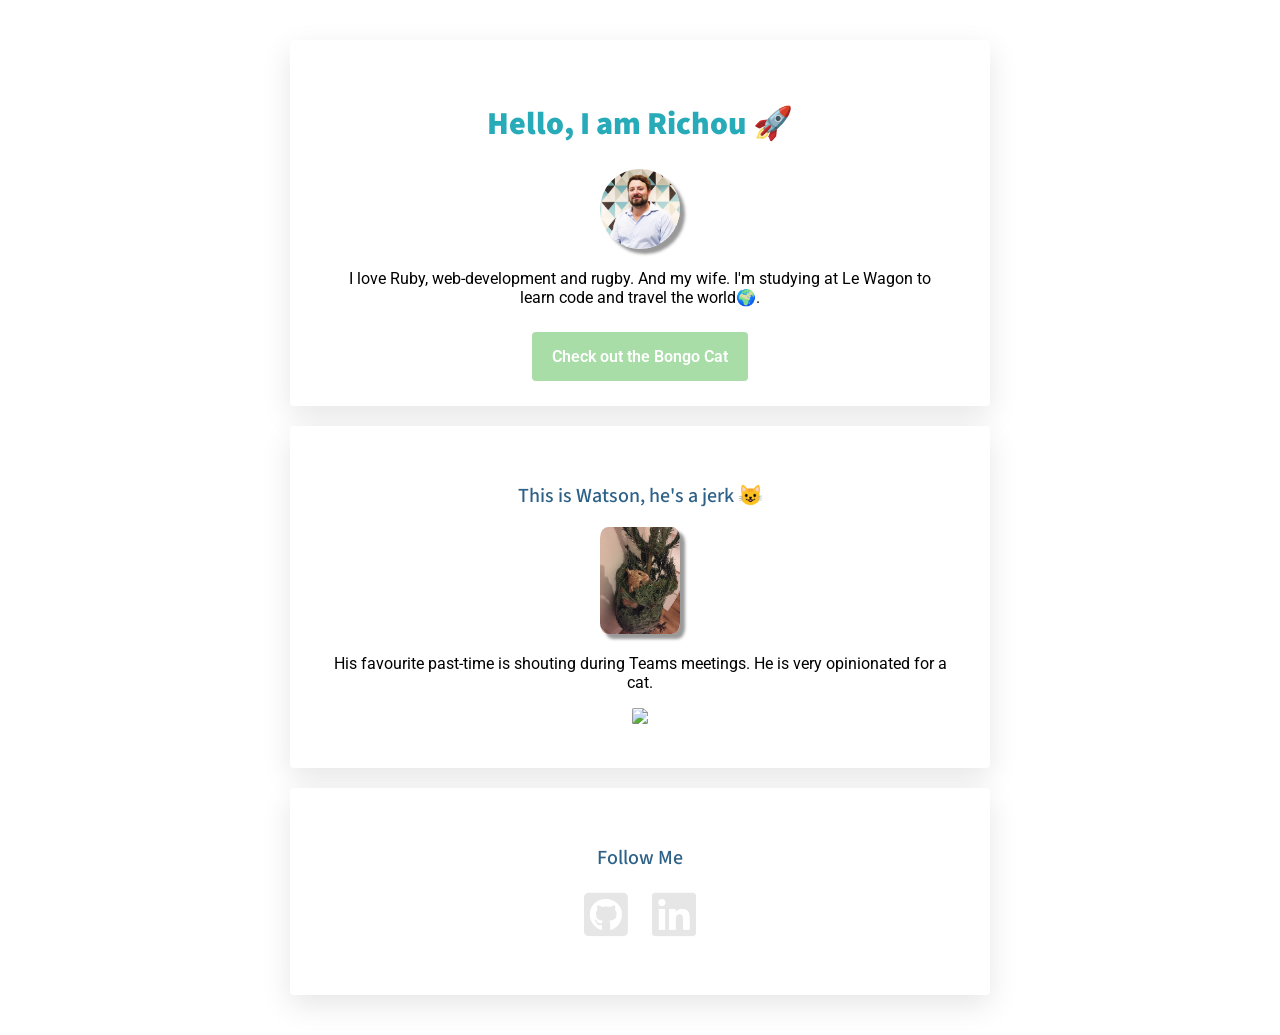
==== index.html @ 7f0d7c18 "my profile page" ====
<!DOCTYPE html>
<html>

<head>
  <meta charset="utf-8">
  <meta name="viewport" content="width=device-width, initial-scale=1">
  <link rel="stylesheet" href="https://use.fontawesome.com/releases/v5.6.3/css/all.css">
  <link rel="stylesheet" type="text/css" href="style.css">
  <title>My profile</title>
</head>

<body>
  <div class="container">
    <div class="card-white" id="introduction">
      <h1>Hello, I am Richou 🚀</h1>
      <img src="images/Richou.png" class="img-circle shadowed" width="80px" alt="Richard Bates">
      <p>I love Ruby, web-development and rugby. And my wife. I'm studying at Le Wagon to learn code and travel the world🌍.</p>
      <a href="https://bongo.cat/" class="btn-green" target="_blank">Check out the Bongo Cat</a>
    </div>
    <div class="card-white">
      <h2>This is Watson, he's a jerk 😺</h2>
      <img src="images/Watson.JPG" class="img-square shadowed" width="80px" alt="Watson">
      <p>His favourite past-time is shouting during Teams meetings. He is very opinionated for a cat.</p>
      <img src="https://i.giphy.com/media/kgCV2dqBY67SiN3jg8/200.webp" class="img-square" width="120px alt="Jerk Cat">
    </div>
    <div class="card-white">
      <h2>Follow Me</h2>
      <ul class="list-inline">
        <li>
          <a href="https://github.com/Richoub" target="_blank">
            <i class="fab fa-github-square"></i>
          </a>
        </li>
        <li>
          <a href="https://www.linkedin.com/in/batesrichard" target="_blank">
            <i class="fab fa-linkedin"></i>
          </a>
        </li>
      </ul>
    </div>
  </div>
</body>

</html>
---- style.css ----
@import url('https://fonts.googleapis.com/css2?family=Source+Sans+Pro:wght@700&display=swap');
@import url('https://fonts.googleapis.com/css2?family=Roboto:wght@100&family=Source+Sans+Pro:wght@700&display=swap');

h1, h2, h3 {
  font-family: 'Source Sans Pro', sans-serif;
}

body {
  font-family: 'Roboto', sans-serif;
  background-image: url("https://images.unsplash.com/photo-1603826254095-65b30e1f3bb7?ixlib=rb-1.2.1&auto=format&fit=crop&w=1000&q=80");
  background-size: cover;
}

h1 {
  color: #28abb9;
  font-size: 32px;
  font-weight: 900;
}

h2 {
  color: #2d6187;
  font-size: 20px;
  font-weight: lighter;
  font-weight: 500;
}

a {
  font-family: 'Roboto', sans-serif;
  text-decoration: none;
  color: #6B72E1;
  font-weight: 600;
  font-size: 16px;
}
a:hover {
  color: black;
}

/* Custom design with class (99% of your design) */
.container {
  width: 700px;
  margin: 40px auto;
}

@media (max-width: 960px) {
  /* For a screen < 960px, this CSS will be read */
  .container {
    width: 700px;
  }
}
@media (max-width: 720px) {
  /* For a screen < 720px, this CSS will be read */
  .container {
    width: 500px;
  }
}
@media (max-width: 540px) {
  /* For a screen < 540px, this CSS will be read */
  .container {
    width: 300px;
  }
}

.card-white {
  background-color: white;
  padding: 40px;
  box-shadow: 0px 10px 30px rgba(0,0,0,0.1);
  border-radius: 4px;
  margin: 20px 0px;
  text-align: center;
}
.img-circle {
  border-radius: 50%;
}
.img-square {
  border-radius: 10%;
}
.shadowed {
  box-shadow: 5px 5px 3px #868686d6;
}
.btn-green {
  background-color: #a8dda8;
  color: white;
  padding: 15px 20px;
  border-radius: 4px;
}
.btn-green:hover {
  background-color: black;
  color: white;
}
.list-inline {
  list-style: none;
  padding-left: 0px;
}

.list-inline li {
  display: inline;
  padding: 10px;
}
.list-inline i {
  font-size: 50px;
  color: rgb(230, 230, 230);
}
.list-inline i:hover {
  color: black;
}

/* Design adjustments using id (1% design remaining) */
#introduction p {
  margin-bottom: 40px;
}
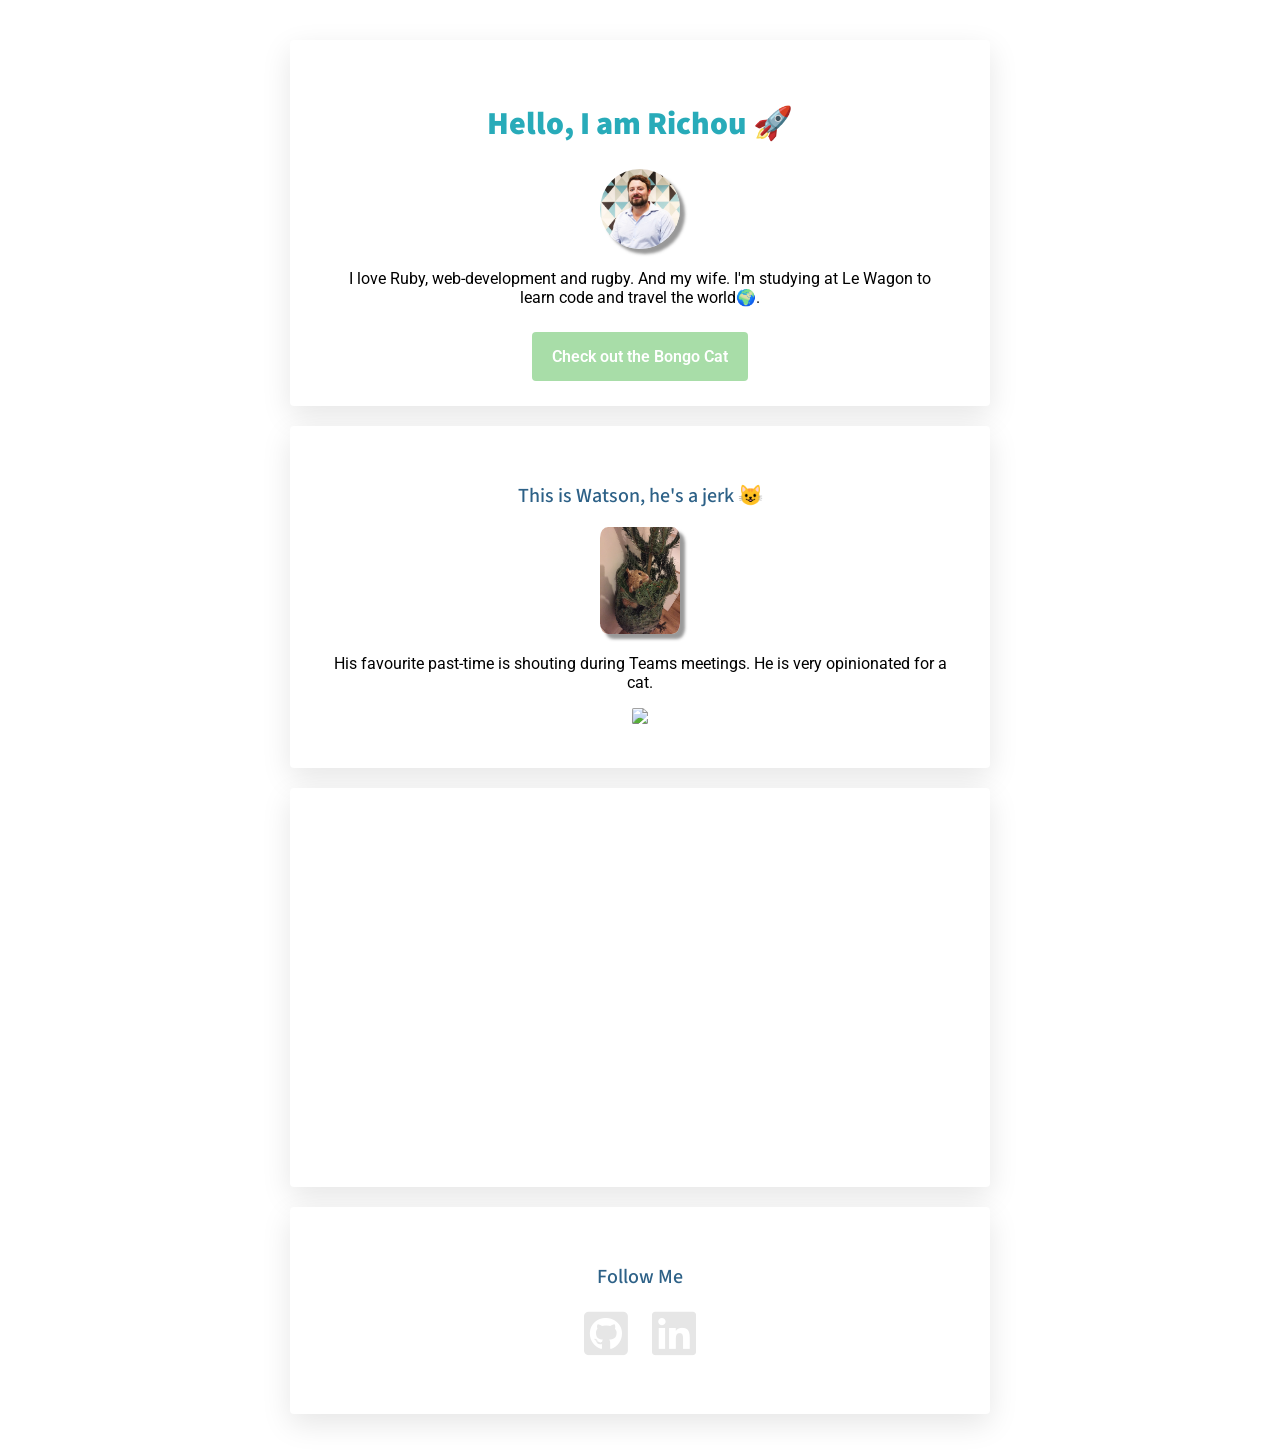
==== commit 05822a5e: "Added iframe" ====
--- a/index.html
+++ b/index.html
@@ -24,6 +24,9 @@
       <img src="https://i.giphy.com/media/kgCV2dqBY67SiN3jg8/200.webp" class="img-square" width="120px alt="Jerk Cat">
     </div>
     <div class="card-white">
+      <iframe width="560" height="315" src="https://www.youtube.com/embed/jPkH4TMbeVc" frameborder="0" allow="accelerometer; autoplay; clipboard-write; encrypted-media; gyroscope; picture-in-picture" allowfullscreen></iframe>
+    </div>
+    <div class="card-white">
       <h2>Follow Me</h2>
       <ul class="list-inline">
         <li>
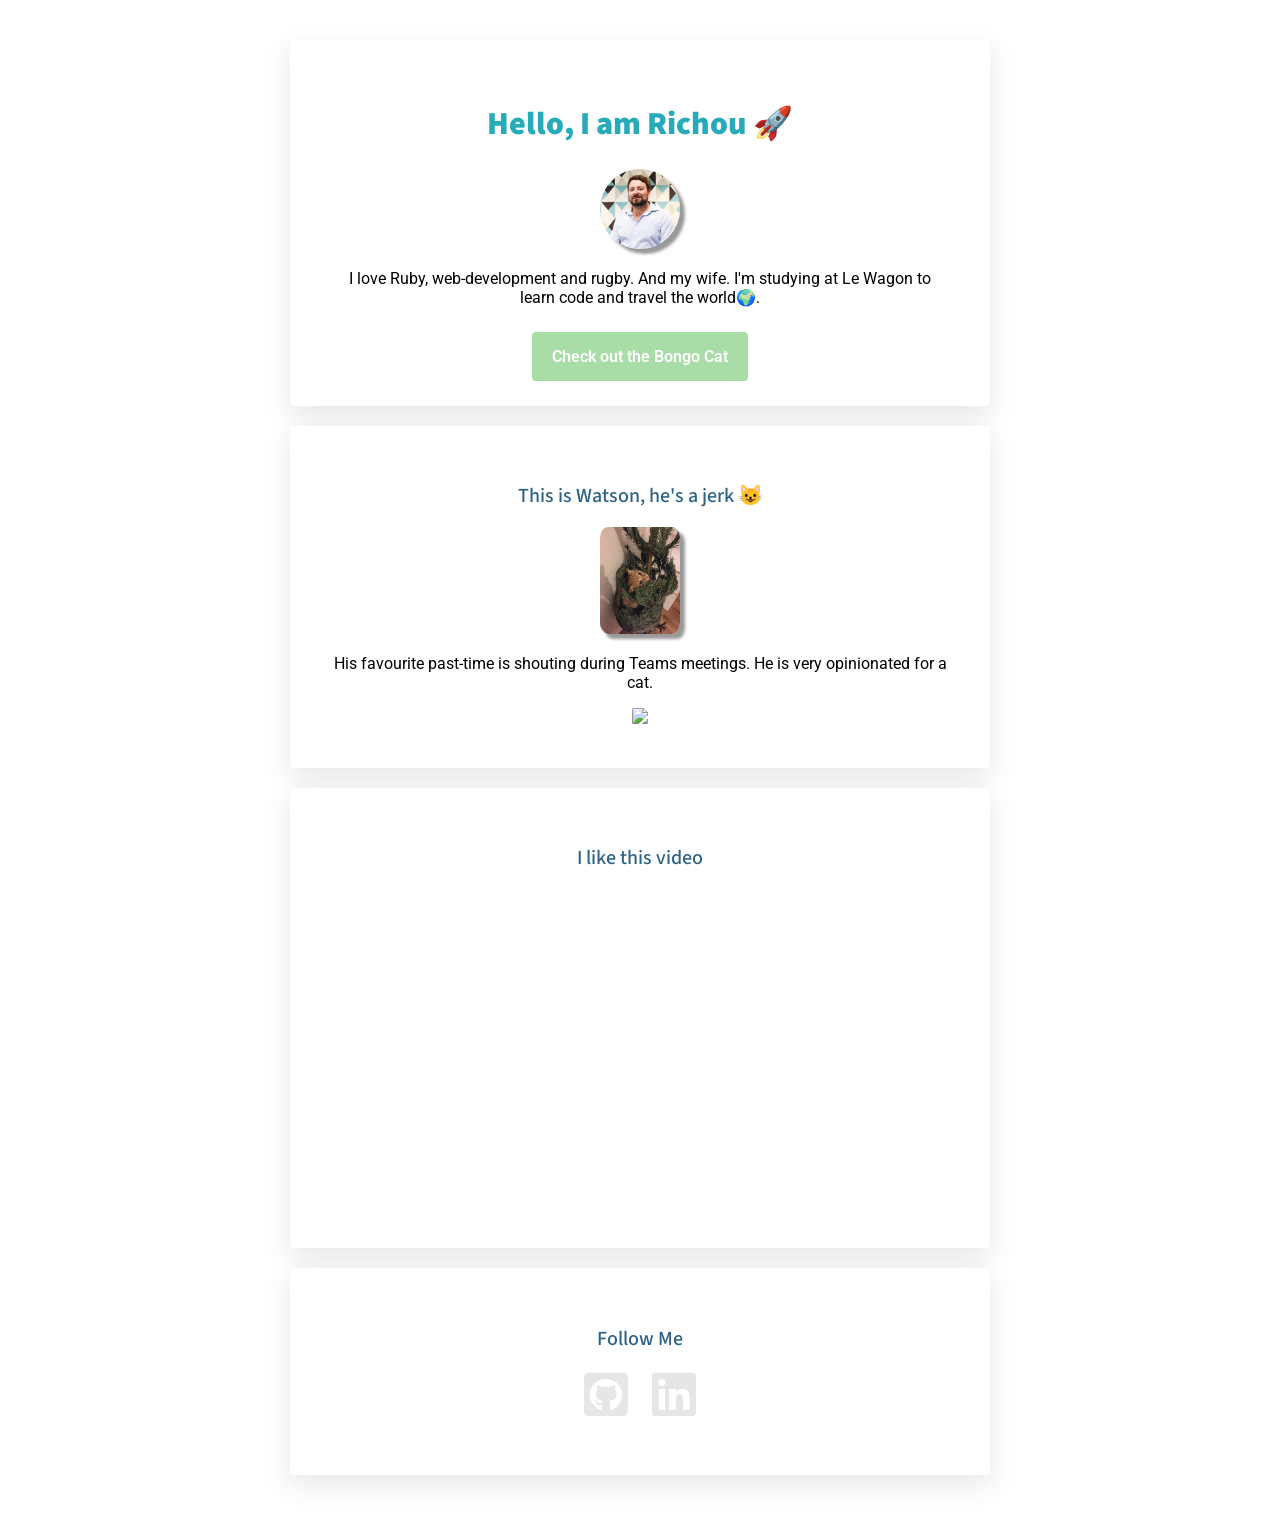
==== commit 3bdcd5d8: "embedded a video" ====
--- a/index.html
+++ b/index.html
@@ -24,6 +24,7 @@
       <img src="https://i.giphy.com/media/kgCV2dqBY67SiN3jg8/200.webp" class="img-square" width="120px alt="Jerk Cat">
     </div>
     <div class="card-white">
+      <h2>I like this video</h2>
       <iframe width="560" height="315" src="https://www.youtube.com/embed/jPkH4TMbeVc" frameborder="0" allow="accelerometer; autoplay; clipboard-write; encrypted-media; gyroscope; picture-in-picture" allowfullscreen></iframe>
     </div>
     <div class="card-white">
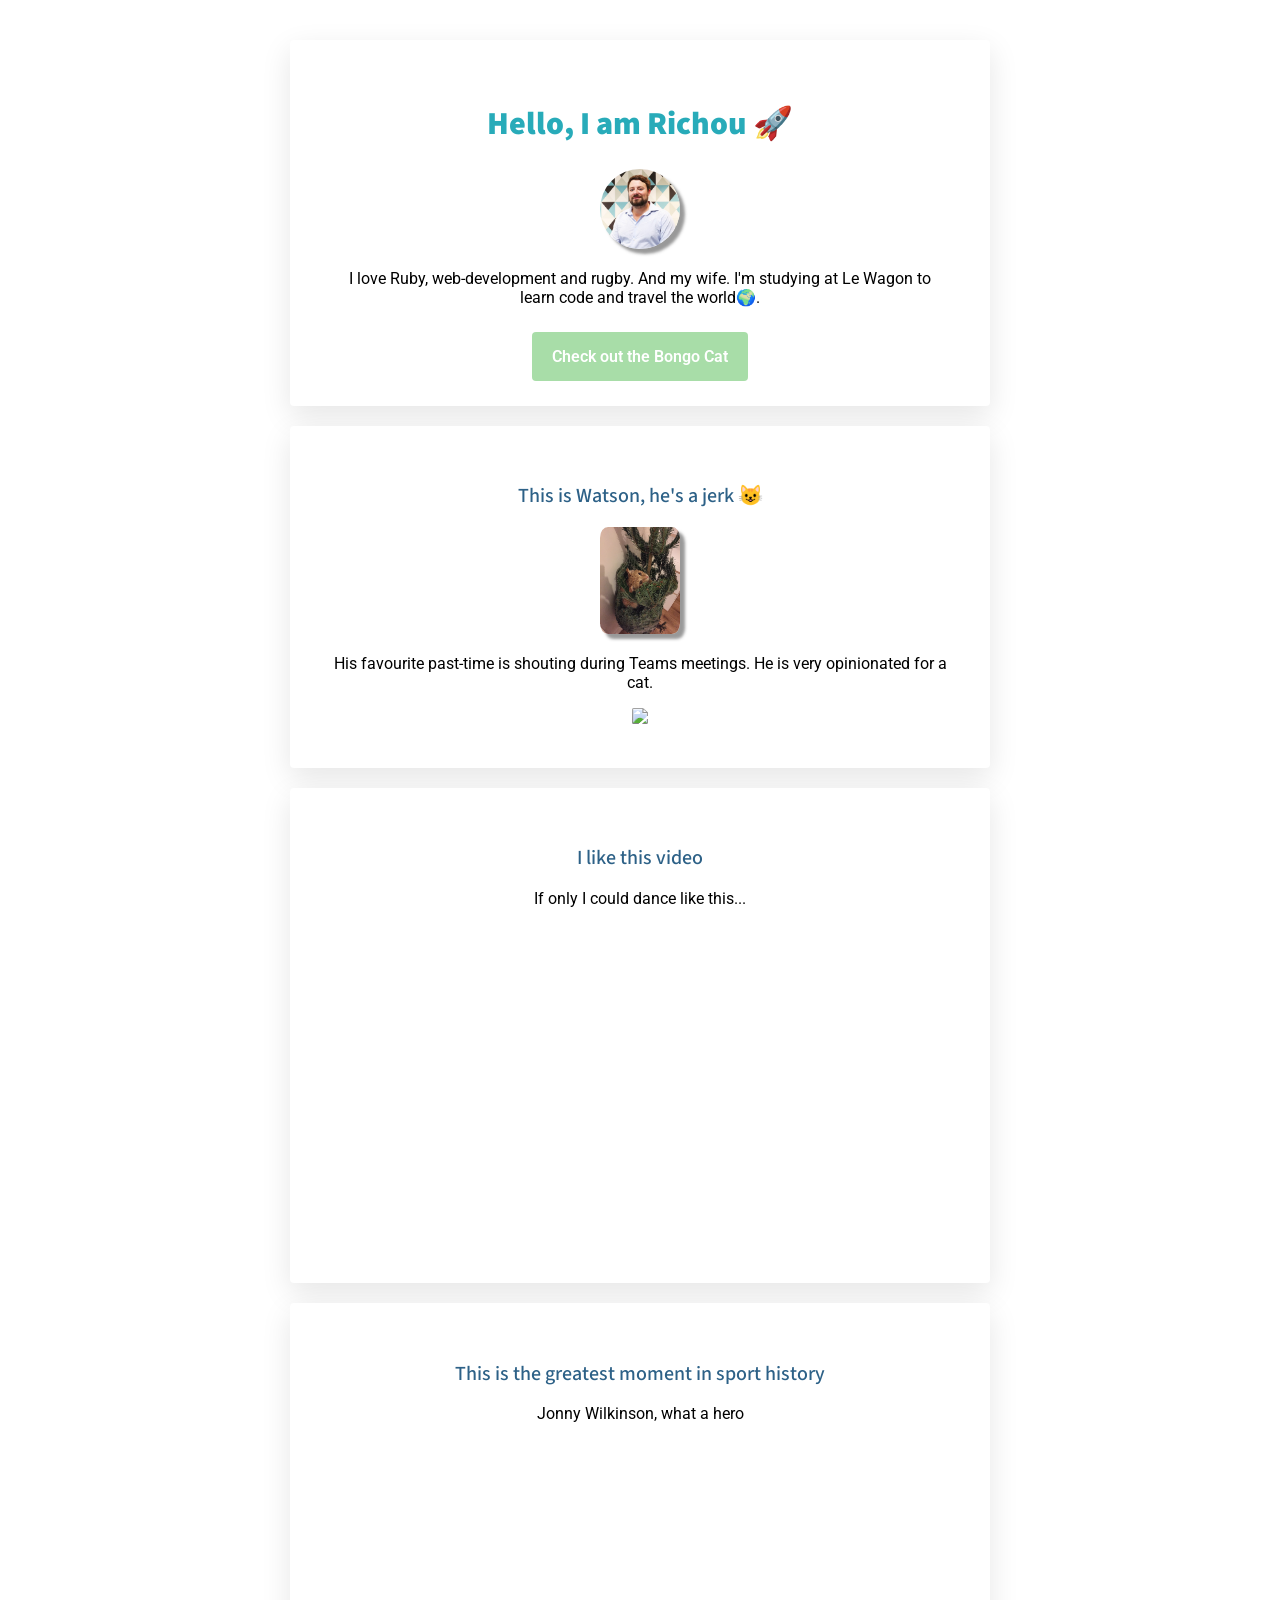
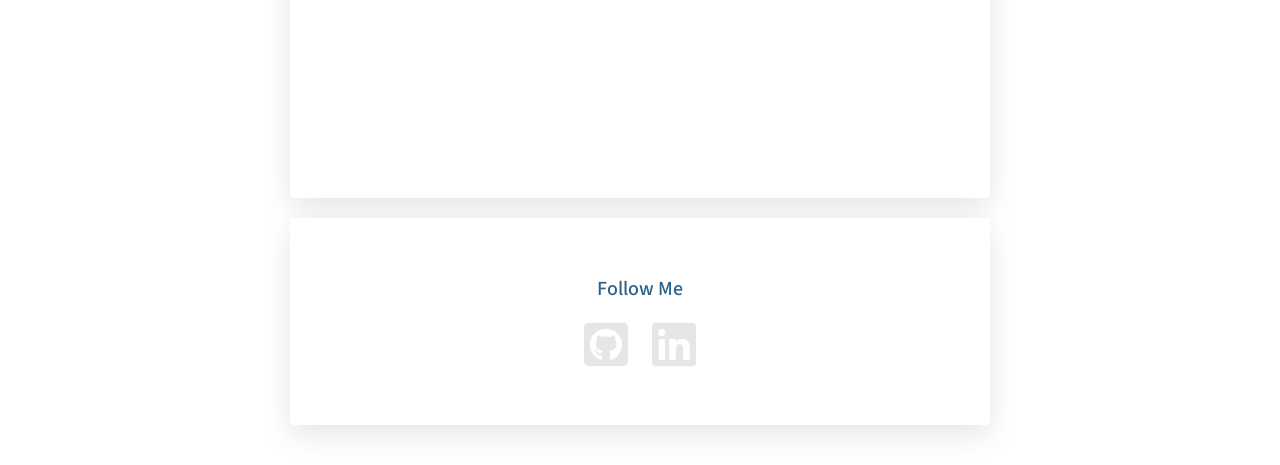
==== commit 738d88cb: "embedded a video" ====
--- a/index.html
+++ b/index.html
@@ -25,7 +25,13 @@
     </div>
     <div class="card-white">
       <h2>I like this video</h2>
+      <p>If only I could dance like this...</p>
       <iframe width="560" height="315" src="https://www.youtube.com/embed/jPkH4TMbeVc" frameborder="0" allow="accelerometer; autoplay; clipboard-write; encrypted-media; gyroscope; picture-in-picture" allowfullscreen></iframe>
+    </div>
+    <div class="card-white">
+      <h2>This is the greatest moment in sport history</h2>
+      <p>Jonny Wilkinson, what a hero</p>
+      <iframe width="560" height="315" src="https://www.youtube.com/embed/0XmLqZy_kTQ" frameborder="0" allow="accelerometer; autoplay; clipboard-write; encrypted-media; gyroscope; picture-in-picture" allowfullscreen></iframe>
     </div>
     <div class="card-white">
       <h2>Follow Me</h2>
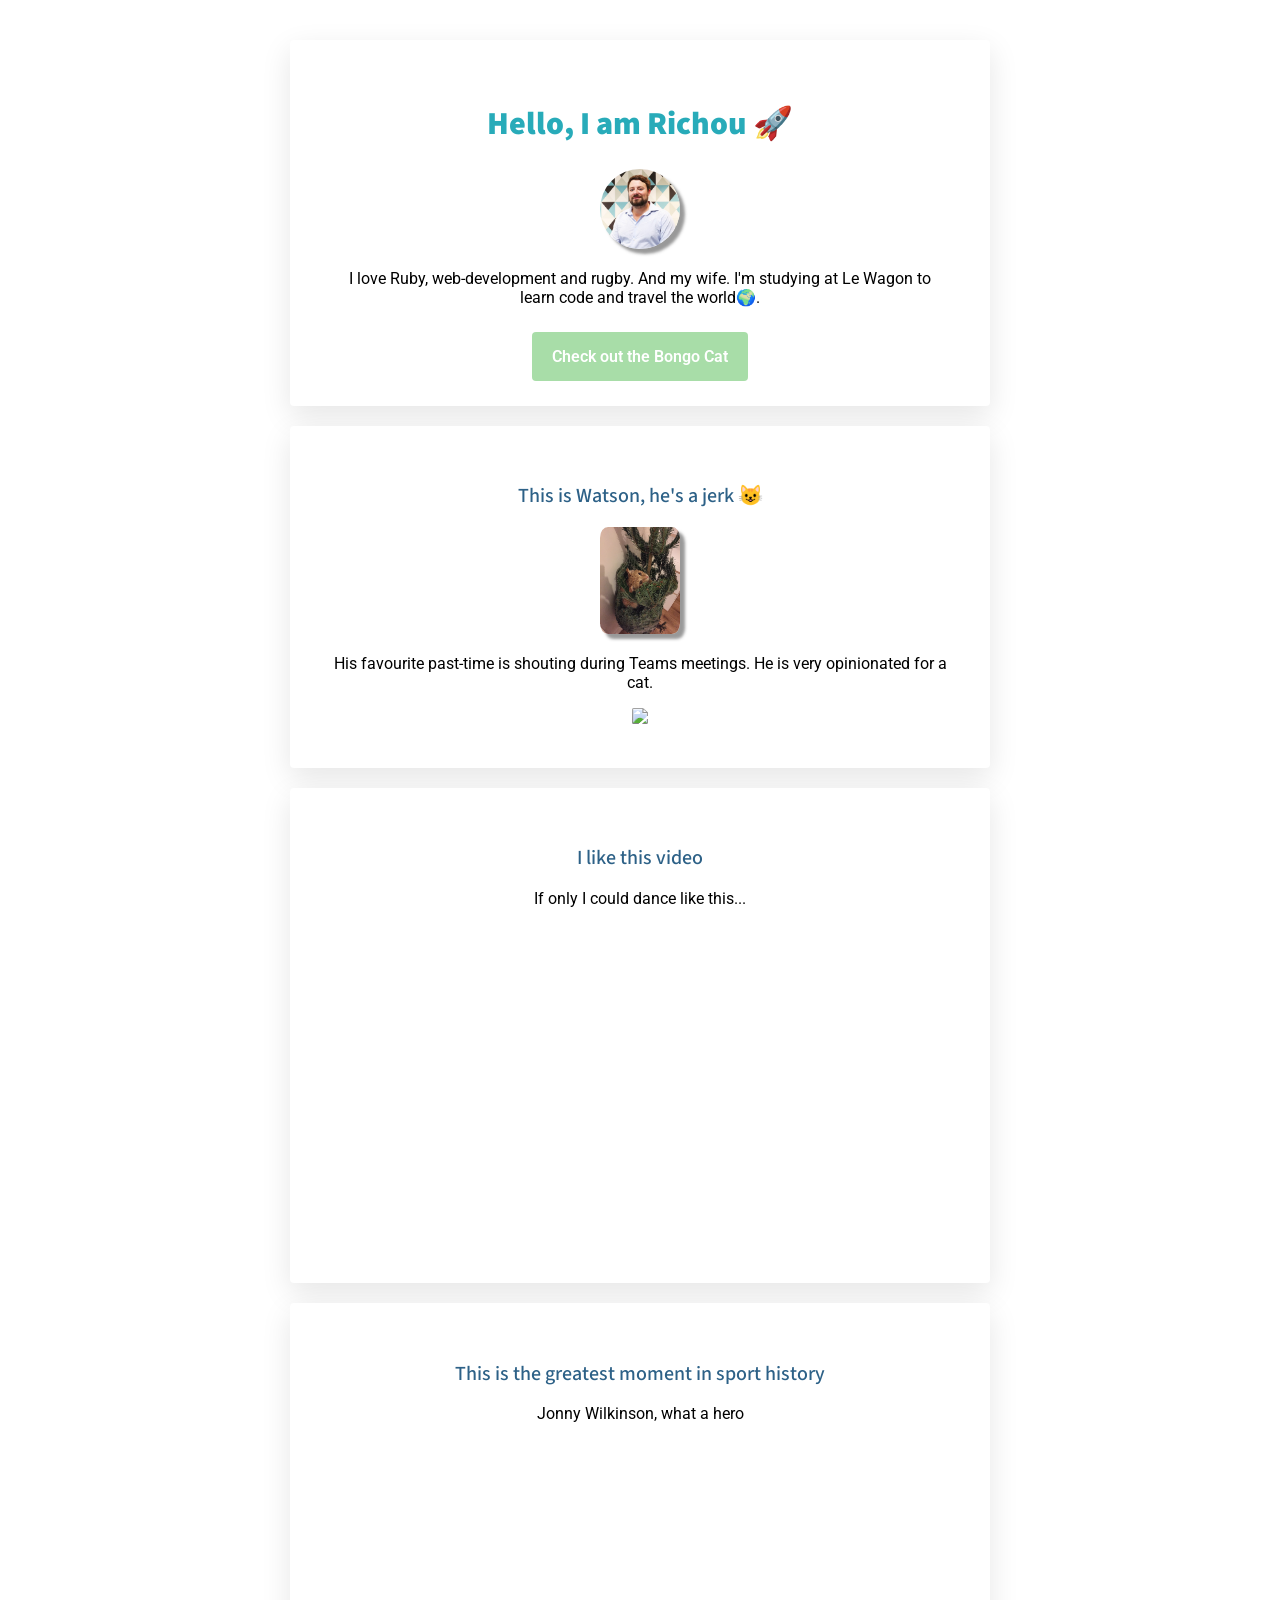
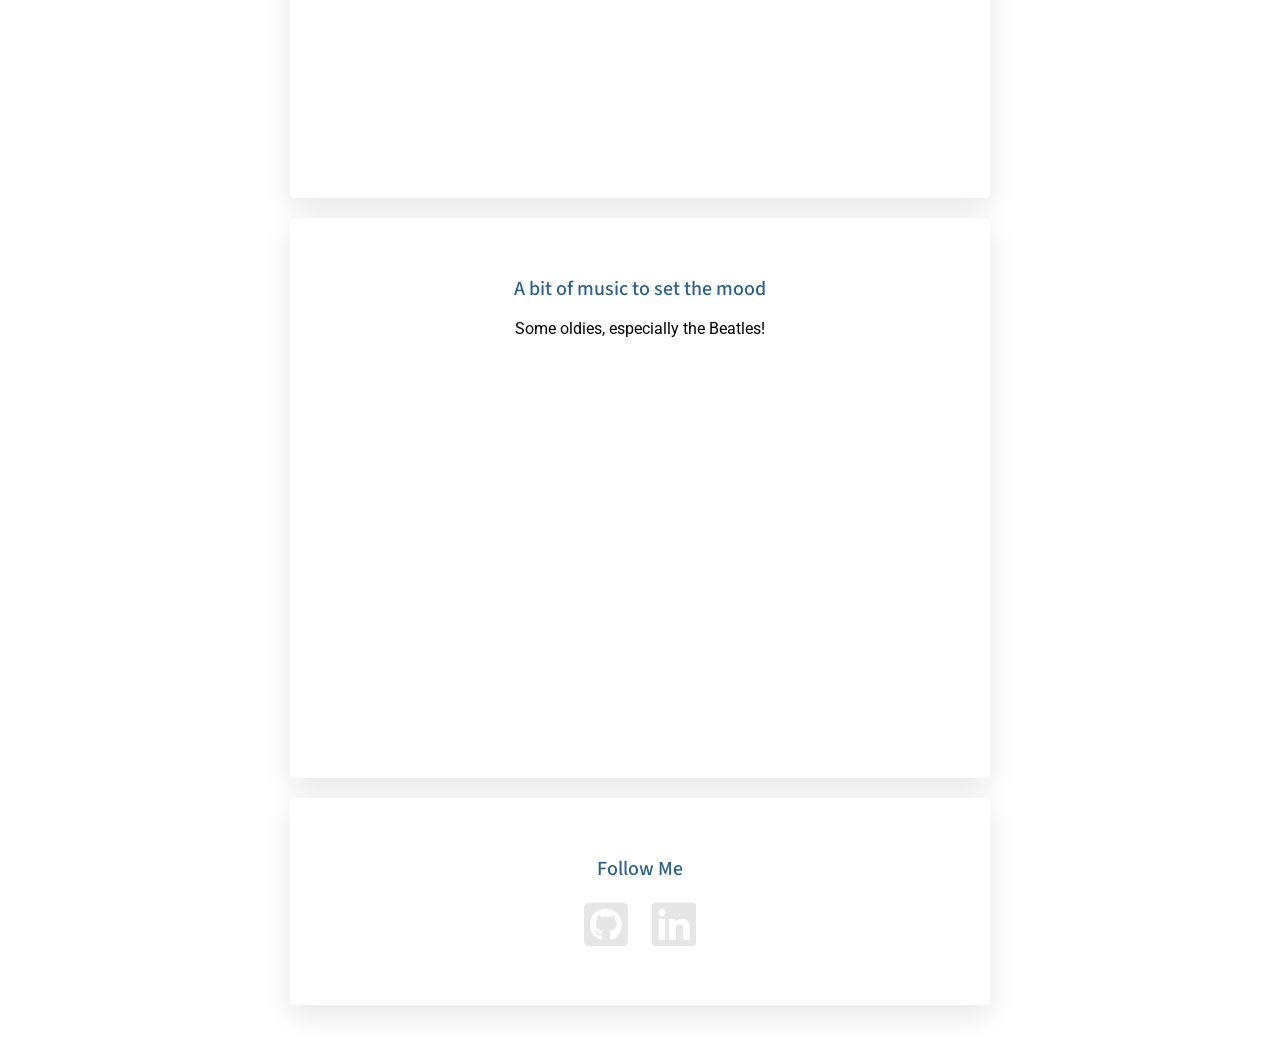
==== commit e9cf4b67: "embedded a spotify playlist" ====
--- a/index.html
+++ b/index.html
@@ -34,6 +34,11 @@
       <iframe width="560" height="315" src="https://www.youtube.com/embed/0XmLqZy_kTQ" frameborder="0" allow="accelerometer; autoplay; clipboard-write; encrypted-media; gyroscope; picture-in-picture" allowfullscreen></iframe>
     </div>
     <div class="card-white">
+      <h2>A bit of music to set the mood</h2>
+      <p>Some oldies, especially the Beatles!</p>
+      <iframe src="https://open.spotify.com/embed/playlist/37i9dQZF1DWWGFQLoP9qlv" width="300" height="380" frameborder="0" allowtransparency="true" allow="encrypted-media"></iframe>
+    </div>
+    <div class="card-white">
       <h2>Follow Me</h2>
       <ul class="list-inline">
         <li>
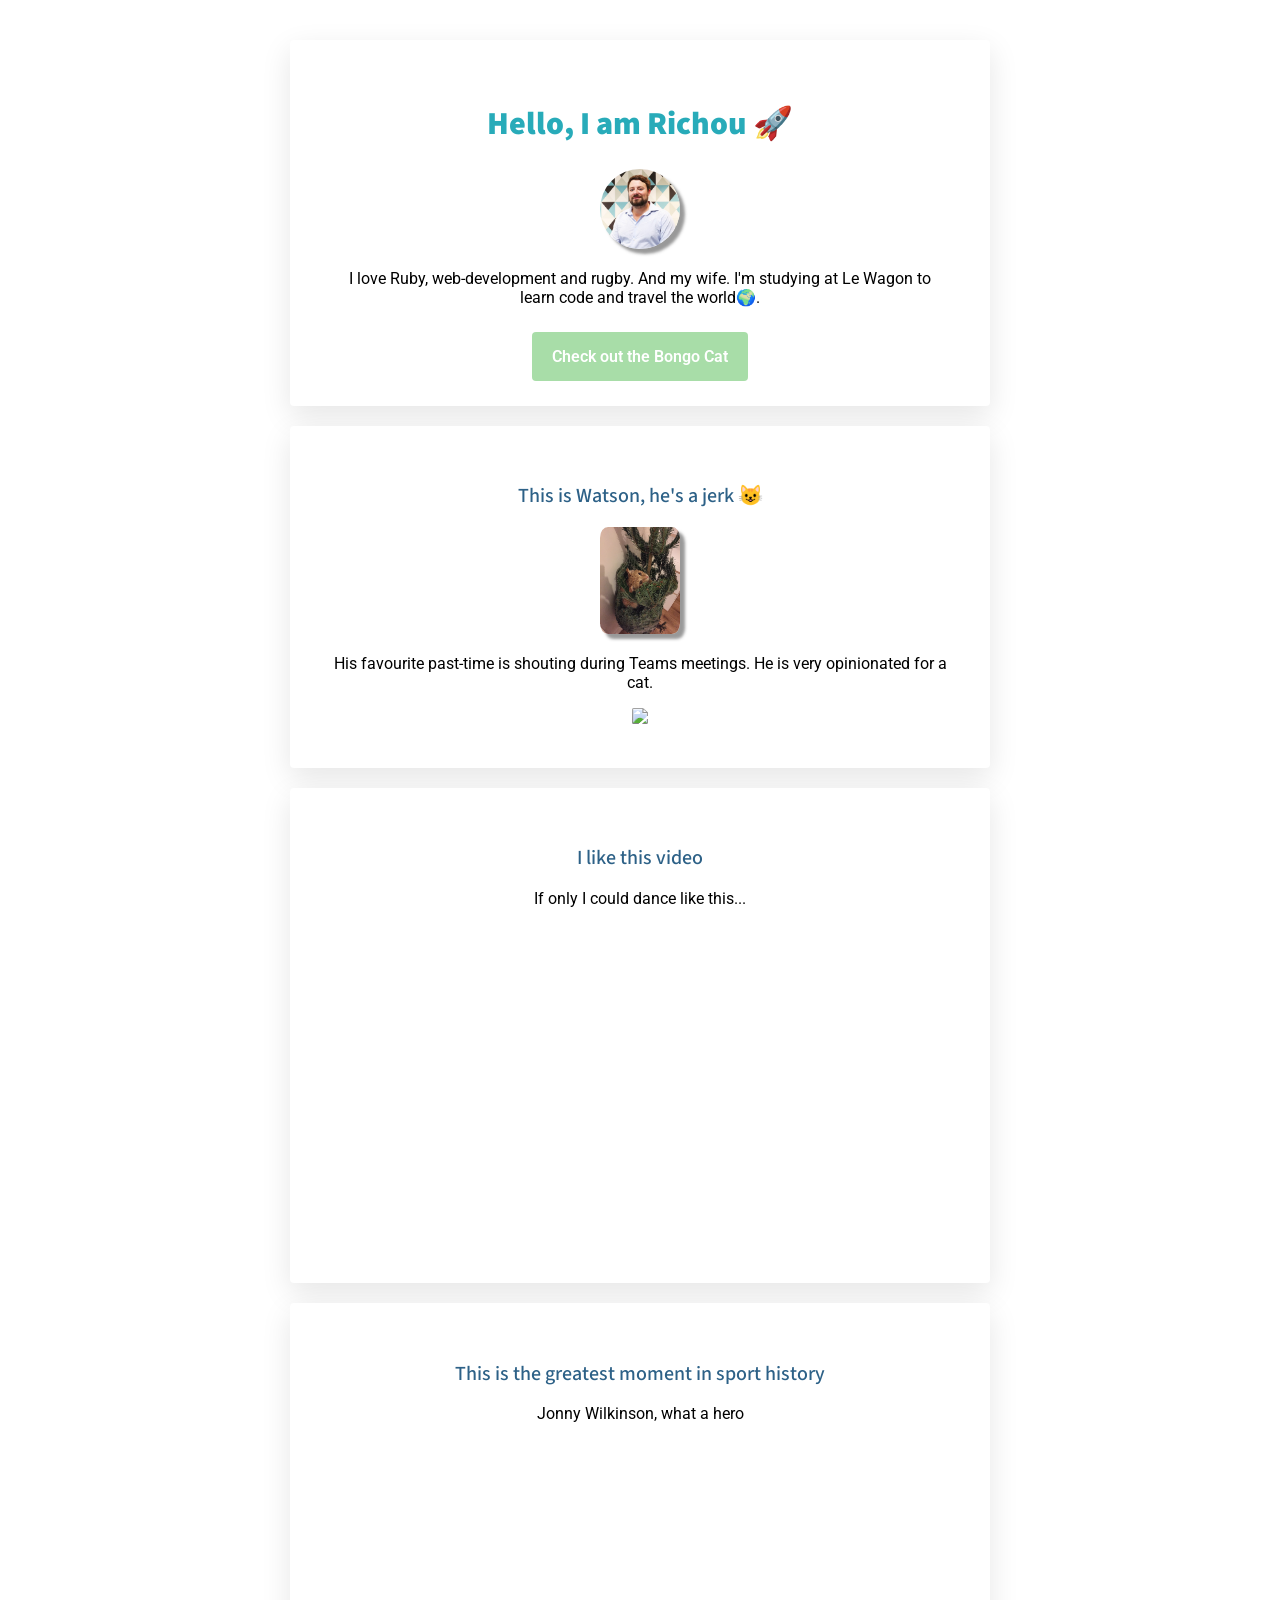
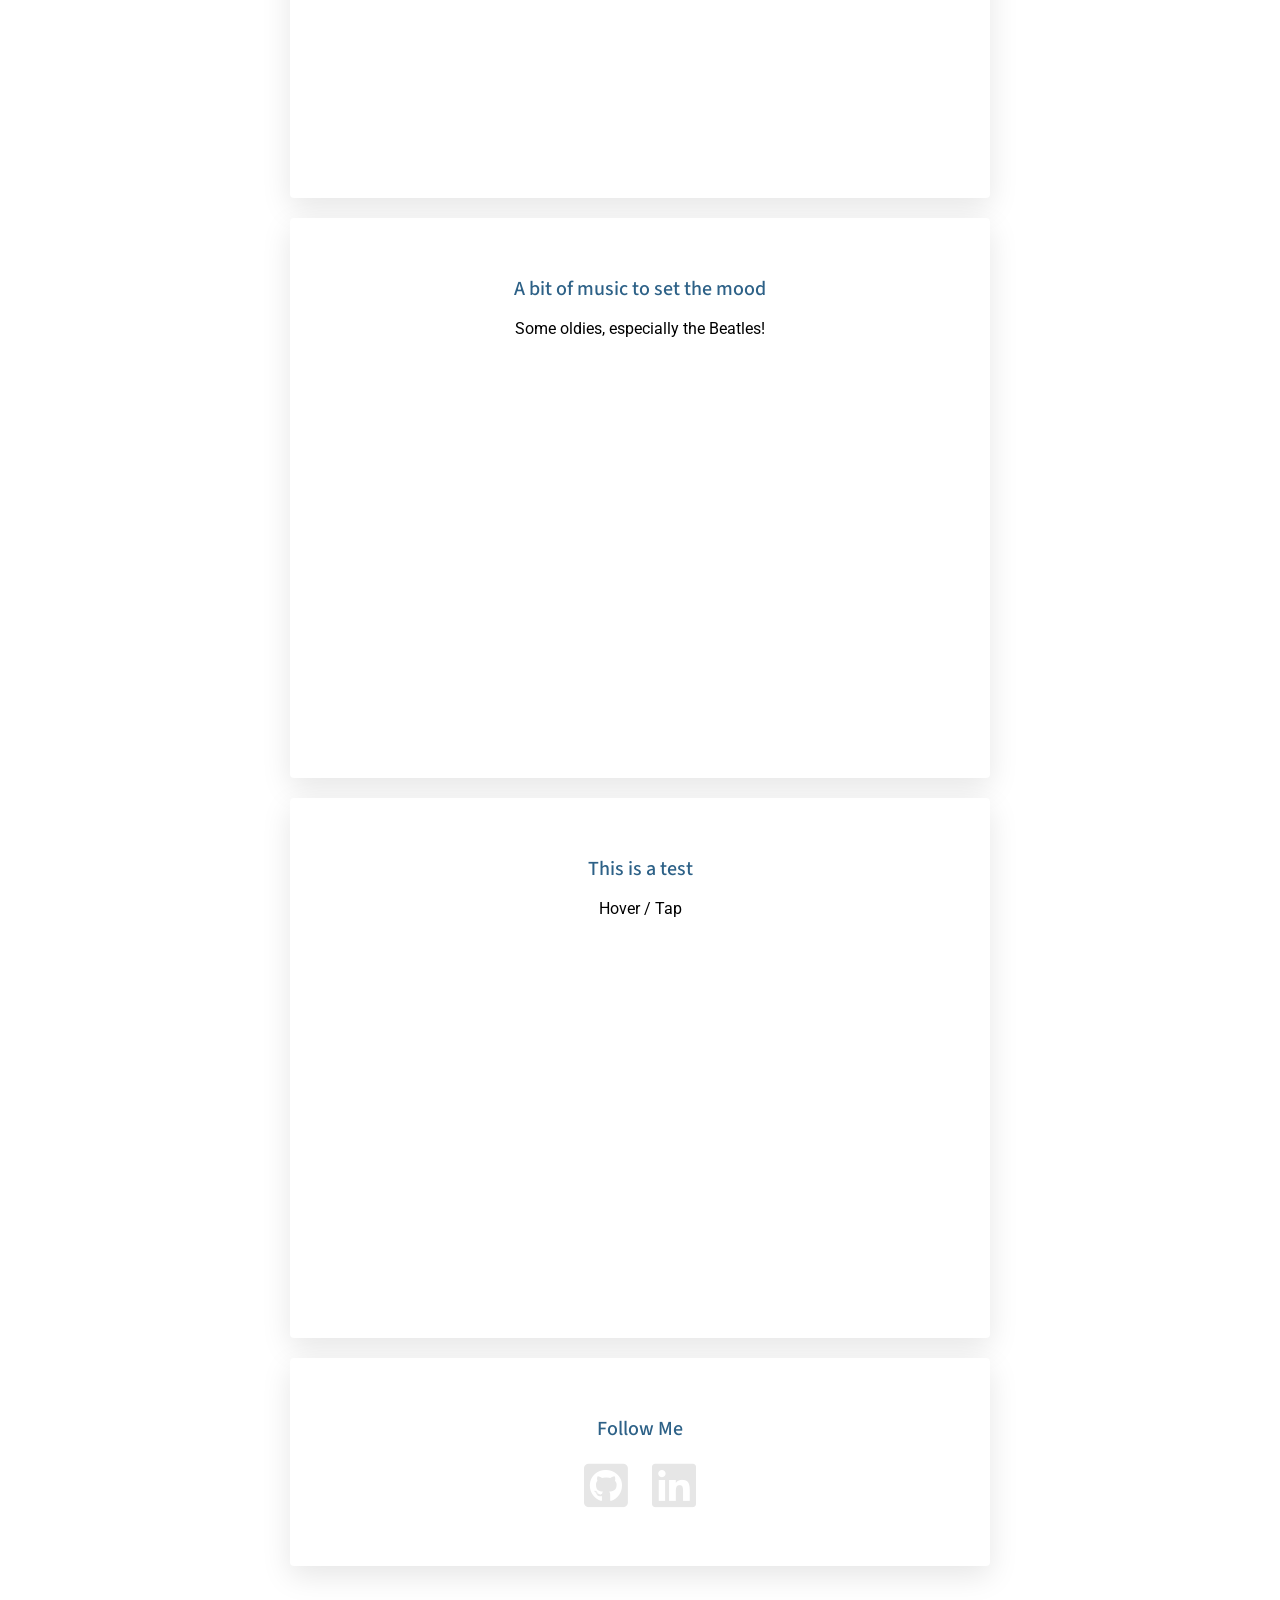
==== commit 3bff3cbf: "added some CSS toys" ====
--- a/index.html
+++ b/index.html
@@ -39,6 +39,32 @@
       <iframe src="https://open.spotify.com/embed/playlist/37i9dQZF1DWWGFQLoP9qlv" width="300" height="380" frameborder="0" allowtransparency="true" allow="encrypted-media"></iframe>
     </div>
     <div class="card-white">
+      <h2>This is a test</h2>
+      <div class="container-2">
+      Hover / Tap
+            <div class="dot one"><br></div>
+            <div class="dot two"><br></div>
+            <div class="dot three"><br></div>
+            <div class="dot four"><br></div>
+            <div class="dot five"><br></div>
+            <div class="dot six"><br></div>
+            <div class="dot seven"><br></div>
+            <div class="dot eight"><br></div>
+            <div class="dot nine"><br></div>
+            <div class="dot ten"><br></div>
+            <div class="dot eleven"><br></div>
+            <div class="dot twelve"><br></div>
+            <div class="dot thirteen"><br></div>
+            <div class="dot fourteen"><br></div>
+            <div class="dot fifteen"><br></div>
+            <div class="dot sixteen"><br></div>
+            <div class="dot seventeen"><br></div>
+            <div class="dot eighteen"><br></div>
+            <div class="dot nineteen"><br></div>
+            <div class="dot twenty"><br></div>
+      </div>
+    </div>
+    <div class="card-white">
       <h2>Follow Me</h2>
       <ul class="list-inline">
         <li>
